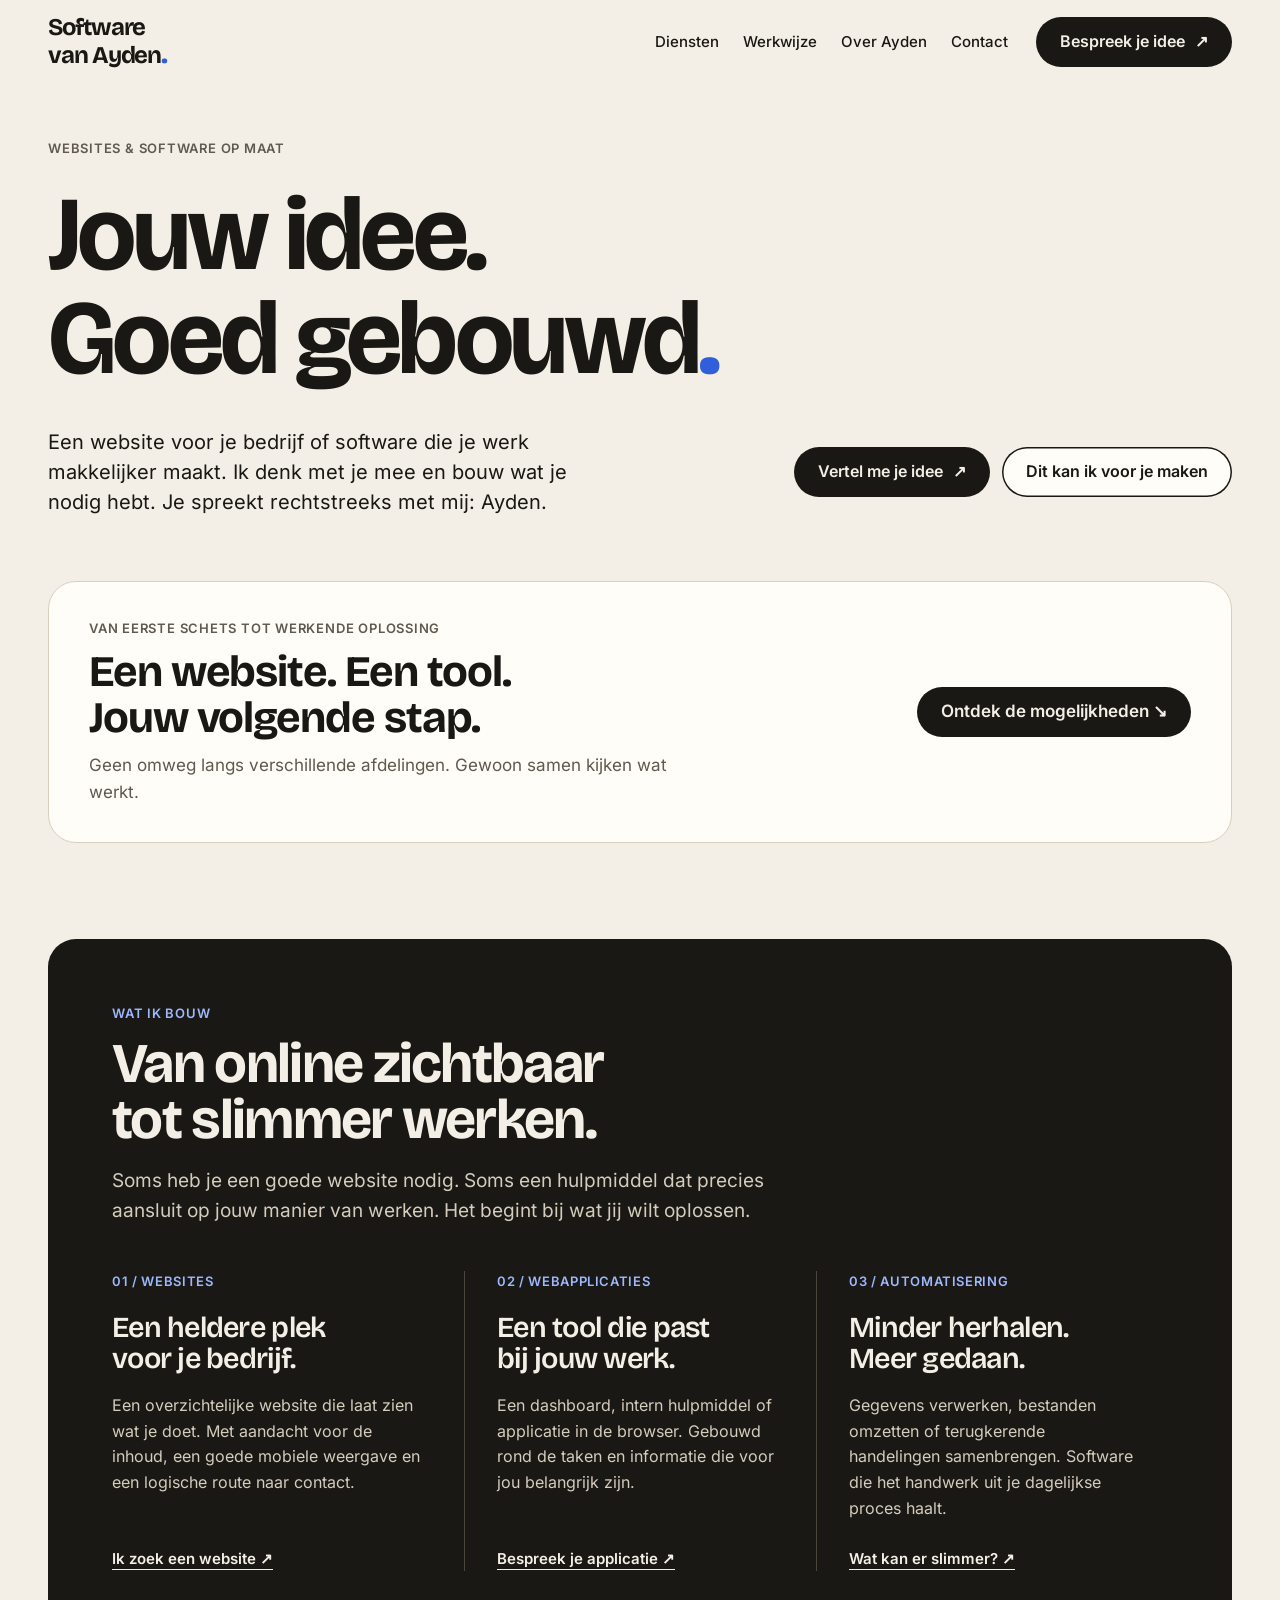
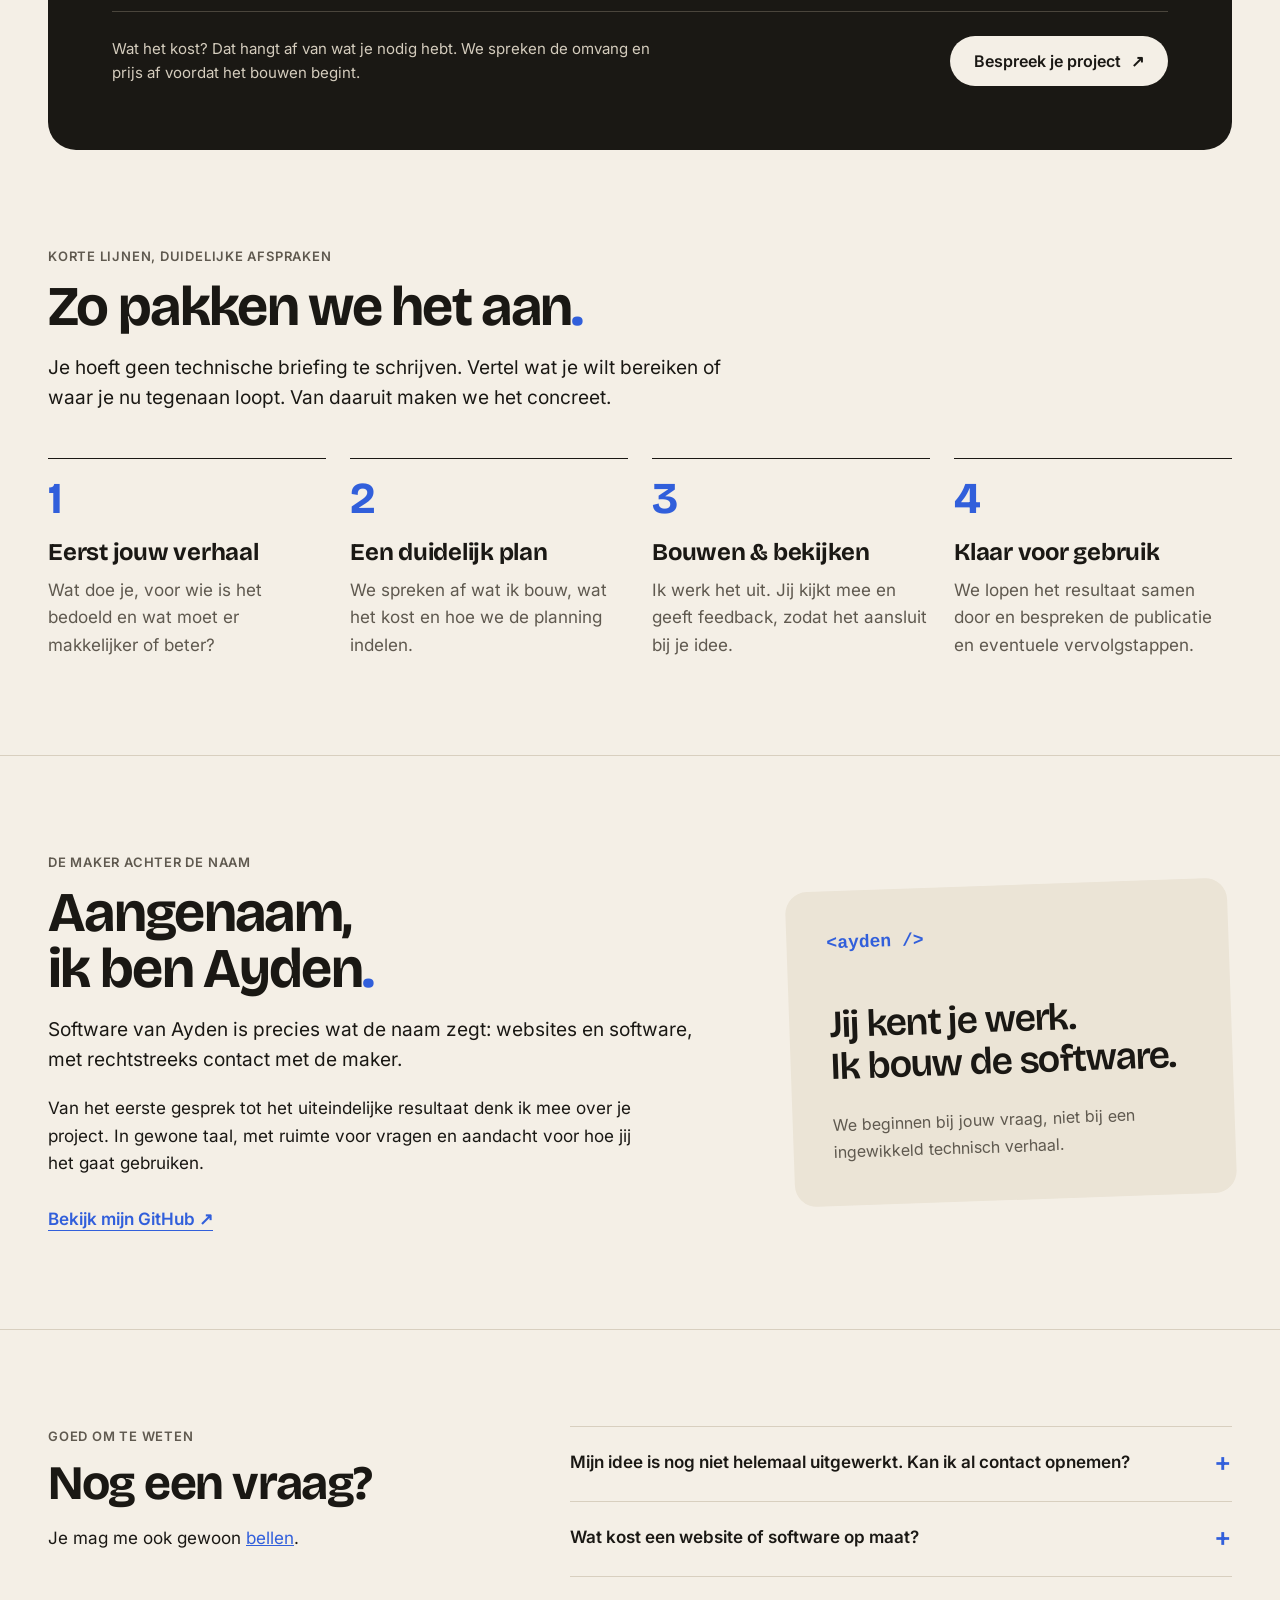
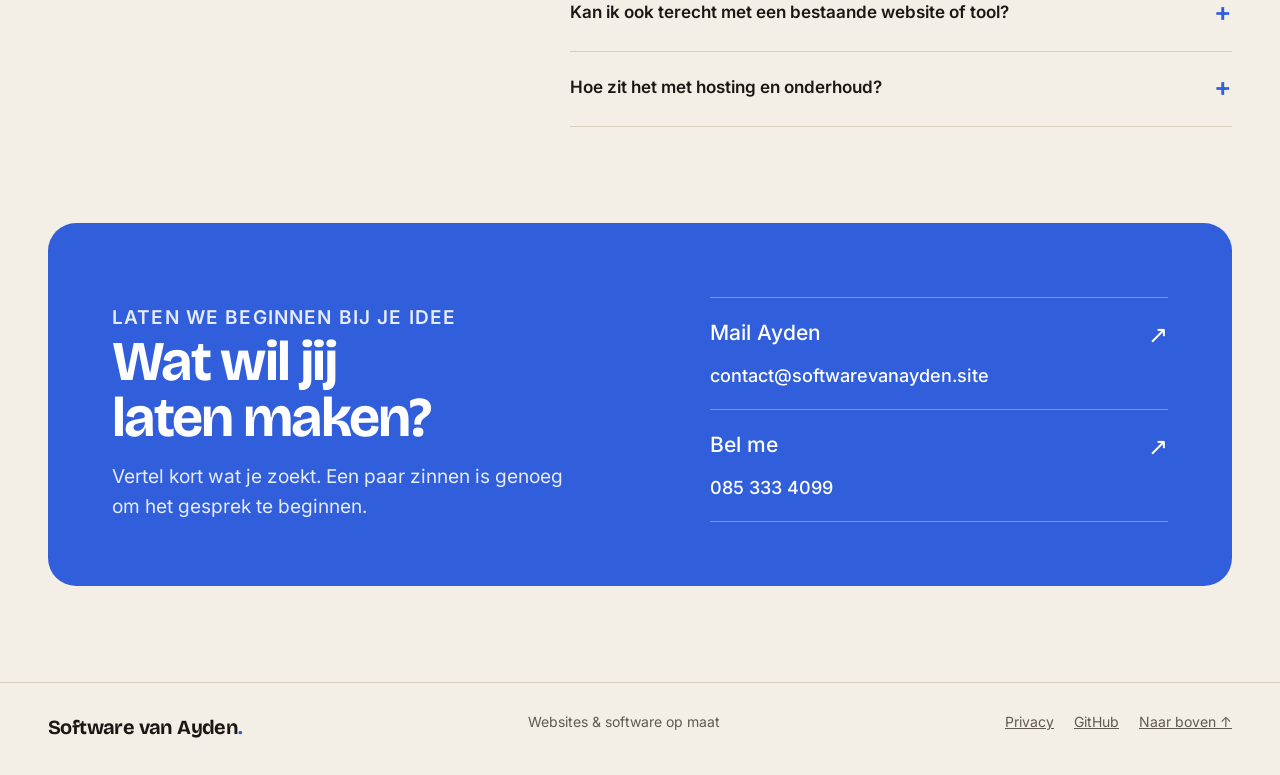
==== index.html @ 28a1c155 "Build Software van Ayden website" ====
<!doctype html>
<html lang="nl">
<head>
  <meta charset="utf-8">
  <meta name="viewport" content="width=device-width,initial-scale=1">
  <title>Software van Ayden — Websites en software op maat</title>
  <meta name="description" content="Een overzichtelijke website, handige webapplicatie of minder handwerk? Software van Ayden bouwt websites en software op maat. Rechtstreeks contact met de maker.">
  <meta name="theme-color" content="#f4efe6">
  <link rel="canonical" href="https://softwarevanayden.site/">
  <meta property="og:type" content="website">
  <meta property="og:title" content="Software van Ayden — Websites en software op maat">
  <meta property="og:description" content="Van een eerste idee naar een website of tool die voor je werkt. Rechtstreeks contact met Ayden.">
  <meta property="og:locale" content="nl_NL">
  <meta property="og:site_name" content="Software van Ayden">
  <meta property="og:url" content="https://softwarevanayden.site/">
  <link rel="icon" href="assets/favicon.svg" type="image/svg+xml">
  <link rel="preload" href="assets/fonts/bricolage-grotesque-latin.woff2" as="font" type="font/woff2" crossorigin>
  <link rel="preload" href="assets/fonts/inter-latin.woff2" as="font" type="font/woff2" crossorigin>
  <link rel="stylesheet" href="styles.css">
  <script src="script.js" defer></script>
  <script type="application/ld+json">{"@context":"https://schema.org","@type":"ProfessionalService","name":"Software van Ayden","url":"https://softwarevanayden.site/","email":"contact@softwarevanayden.site","telephone":"+31853334099","description":"Websites en software op maat."}</script>
</head>
<body>
<a class="skip" href="#main">Naar de inhoud</a>
<header class="top">
  <div class="wrap">
    <a class="brand" href="#" aria-label="Software van Ayden, naar boven"><span>Software<br>van Ayden<span class="dot">.</span></span></a>
    <nav class="mainnav" aria-label="Hoofdmenu">
      <a href="#diensten">Diensten</a><a href="#werkwijze">Werkwijze</a><a href="#over">Over Ayden</a><a href="#contact">Contact</a>
    </nav>
    <div class="actions"><a class="btn" href="mailto:contact@softwarevanayden.site">Bespreek je idee <span aria-hidden="true">↗</span></a></div>
    <details class="mnav">
      <summary><svg viewBox="0 0 24 24" fill="none" stroke="currentColor" stroke-width="2" aria-hidden="true"><path d="M4 7h16M4 12h16M4 17h16"/></svg>Menu</summary>
      <nav aria-label="Mobiel menu"><ul><li><a href="#diensten">Diensten</a></li><li><a href="#werkwijze">Werkwijze</a></li><li><a href="#over">Over Ayden</a></li><li><a href="#contact">Contact</a></li></ul></nav>
    </details>
  </div>
</header>
<main id="main">
  <section class="hero">
    <div class="wrap">
      <p class="kicker">Websites &amp; software op maat</p>
      <h1>Jouw idee.<br>Goed gebouwd<span class="dot">.</span></h1>
      <div class="row">
        <p class="lead">Een website voor je bedrijf of software die je werk makkelijker maakt. Ik denk met je mee en bouw wat je nodig hebt. Je spreekt rechtstreeks met mij: Ayden.</p>
        <div class="actions"><a class="btn" href="mailto:contact@softwarevanayden.site?subject=Ik%20heb%20een%20idee">Vertel me je idee <span aria-hidden="true">↗</span></a><a class="btn light" href="#diensten">Dit kan ik voor je maken</a></div>
      </div>
    </div>
  </section>
  <section aria-labelledby="maatwerk-titel">
    <div class="wrap">
      <a class="worklink" href="#diensten"><span><span class="kicker">Van eerste schets tot werkende oplossing</span><h2 id="maatwerk-titel" class="t">Een website. Een tool. Jouw volgende stap.</h2><span class="d">Geen omweg langs verschillende afdelingen. Gewoon samen kijken wat werkt.</span></span><span class="go" aria-hidden="true">Ontdek de mogelijkheden ↘</span></a>
    </div>
  </section>
  <section class="blk" id="diensten" aria-labelledby="diensten-titel">
    <div class="wrap">
      <div class="prices">
        <p class="kicker">Wat ik bouw</p>
        <h2 id="diensten-titel">Van online zichtbaar<br>tot slimmer werken.</h2>
        <p class="intro">Soms heb je een goede website nodig. Soms een hulpmiddel dat precies aansluit op jouw manier van werken. Het begint bij wat jij wilt oplossen.</p>
        <ul class="plist services">
          <li><span class="service-number">01 / Websites</span><h3>Een heldere plek<br>voor je bedrijf.</h3><p>Een overzichtelijke website die laat zien wat je doet. Met aandacht voor de inhoud, een goede mobiele weergave en een logische route naar contact.</p><a href="mailto:contact@softwarevanayden.site?subject=Nieuwe%20website">Ik zoek een website <span aria-hidden="true">↗</span></a></li>
          <li><span class="service-number">02 / Webapplicaties</span><h3>Een tool die past<br>bij jouw werk.</h3><p>Een dashboard, intern hulpmiddel of applicatie in de browser. Gebouwd rond de taken en informatie die voor jou belangrijk zijn.</p><a href="mailto:contact@softwarevanayden.site?subject=Webapplicatie%20bespreken">Bespreek je applicatie <span aria-hidden="true">↗</span></a></li>
          <li><span class="service-number">03 / Automatisering</span><h3>Minder herhalen.<br>Meer gedaan.</h3><p>Gegevens verwerken, bestanden omzetten of terugkerende handelingen samenbrengen. Software die het handwerk uit je dagelijkse proces haalt.</p><a href="mailto:contact@softwarevanayden.site?subject=Automatisering%20bespreken">Wat kan er slimmer? <span aria-hidden="true">↗</span></a></li>
        </ul>
        <div class="more"><p>Wat het kost? Dat hangt af van wat je nodig hebt. We spreken de omvang en prijs af voordat het bouwen begint.</p><a class="btn onink" href="#contact">Bespreek je project <span aria-hidden="true">↗</span></a></div>
      </div>
    </div>
  </section>
  <section class="blk" id="werkwijze" aria-labelledby="werkwijze-titel">
    <div class="wrap">
      <p class="kicker">Korte lijnen, duidelijke afspraken</p>
      <h2 id="werkwijze-titel">Zo pakken we het aan<span class="dot">.</span></h2>
      <p class="intro">Je hoeft geen technische briefing te schrijven. Vertel wat je wilt bereiken of waar je nu tegenaan loopt. Van daaruit maken we het concreet.</p>
      <ol class="steps">
        <li><h3>Eerst jouw verhaal</h3><p>Wat doe je, voor wie is het bedoeld en wat moet er makkelijker of beter?</p></li>
        <li><h3>Een duidelijk plan</h3><p>We spreken af wat ik bouw, wat het kost en hoe we de planning indelen.</p></li>
        <li><h3>Bouwen &amp; bekijken</h3><p>Ik werk het uit. Jij kijkt mee en geeft feedback, zodat het aansluit bij je idee.</p></li>
        <li><h3>Klaar voor gebruik</h3><p>We lopen het resultaat samen door en bespreken de publicatie en eventuele vervolgstappen.</p></li>
      </ol>
    </div>
  </section>
  <section class="blk about" id="over" aria-labelledby="over-titel">
    <div class="wrap about-grid">
      <div><p class="kicker">De maker achter de naam</p><h2 id="over-titel">Aangenaam,<br>ik ben Ayden<span class="dot">.</span></h2><p class="intro">Software van Ayden is precies wat de naam zegt: websites en software, met rechtstreeks contact met de maker.</p><p>Van het eerste gesprek tot het uiteindelijke resultaat denk ik mee over je project. In gewone taal, met ruimte voor vragen en aandacht voor hoe jij het gaat gebruiken.</p><a class="textlink" href="https://github.com/AydenBreeyen" target="_blank" rel="noopener noreferrer">Bekijk mijn GitHub <span aria-hidden="true">↗</span></a></div>
      <aside class="about-note" aria-label="Samenwerken met Ayden"><span class="code-mark" aria-hidden="true">&lt;ayden /&gt;</span><p>Jij kent je werk.<br>Ik bouw de software.</p><span>We beginnen bij jouw vraag, niet bij een ingewikkeld technisch verhaal.</span></aside>
    </div>
  </section>
  <section id="vragen" class="blk faq" aria-labelledby="vragen-titel">
    <div class="wrap faq-grid"><div><p class="kicker">Goed om te weten</p><h2 id="vragen-titel">Nog een vraag?</h2><p>Je mag me ook gewoon <a href="tel:+31853334099">bellen</a>.</p></div><div class="questions">
      <details><summary>Mijn idee is nog niet helemaal uitgewerkt. Kan ik al contact opnemen?</summary><p>Ja. Vertel wat je wilt bereiken of welk probleem je wilt oplossen. Dan kijken we samen wat een logische eerste stap is.</p></details>
      <details><summary>Wat kost een website of software op maat?</summary><p>Dat is afhankelijk van de inhoud, functies en omvang. Eerst bespreken we je vraag. Daarna maken we afspraken over de prijs en wat je daarvoor krijgt.</p></details>
      <details><summary>Kan ik ook terecht met een bestaande website of tool?</summary><p>Stuur het adres van je website of leg uit welke software je gebruikt en wat je wilt veranderen. Dan bekijken we wat er mogelijk is.</p></details>
      <details><summary>Hoe zit het met hosting en onderhoud?</summary><p>Dat bespreken we bij het project. Je krijgt vooraf duidelijkheid over de plek waar je website of applicatie draait en over eventuele afspraken voor onderhoud.</p></details>
    </div></div>
  </section>
  <section id="contact" aria-labelledby="contact-titel">
    <div class="wrap"><div class="contact"><div><p class="kicker">Laten we beginnen bij je idee</p><h2 id="contact-titel" class="h2">Wat wil jij<br>laten maken?</h2><p>Vertel kort wat je zoekt. Een paar zinnen is genoeg om het gesprek te beginnen.</p></div><div class="lines"><a class="line" href="mailto:contact@softwarevanayden.site"><span>Mail Ayden <span aria-hidden="true">↗</span></span><span>contact@softwarevanayden.site</span></a><a class="line" href="tel:+31853334099"><span>Bel me <span aria-hidden="true">↗</span></span><span>085 333 4099</span></a></div></div></div>
  </section>
</main>
<footer><div class="wrap"><span class="footer-brand">Software van Ayden<span class="dot">.</span></span><span>Websites &amp; software op maat</span><nav class="links" aria-label="Voettekst"><a href="privacy.html">Privacy</a><a href="https://github.com/AydenBreeyen/softwarevanayden">GitHub</a><a href="#">Naar boven ↑</a></nav></div></footer>
<div class="mobilebar"><a class="btn" href="mailto:contact@softwarevanayden.site">Mail je idee <span aria-hidden="true">↗</span></a><a class="btn light" href="tel:+31853334099">Bel Ayden</a></div>
</body>
</html>
---- styles.css ----
/* Software van Ayden — op verzoek gebaseerd op de vormgeving van larce.nl.
   Crème papier, Bricolage/Inter, blauwe accenten en donkere dienstensectie. */
/* Fonts zelf gehost (SIL Open Font License), geen verzoeken naar Google;
   gewichtsas ingeperkt tot wat de site gebruikt (Bricolage 500-700, Inter 400-700) */
@font-face{font-family:"Bricolage Grotesque";font-style:normal;font-weight:500 700;font-display:swap;src:url(assets/fonts/bricolage-grotesque-latin.woff2) format("woff2")}
@font-face{font-family:"Inter";font-style:normal;font-weight:400 700;font-display:swap;src:url(assets/fonts/inter-latin.woff2) format("woff2")}
:root{
  --paper:#f4efe6;--paper-2:#ebe4d6;--card:#fffdf8;--ink:#1a1814;--ink-2:#2b2822;--muted:#5f594f;--line:#d8cfbf;
  --on-ink:#f4efe6;--on-ink-muted:#d4ccbd;--on-ink-line:#4a453c;
  /* merkkleur = kleur van de stip in het Larce-logo (#315FDB); de lichte tinten zijn alleen vlakken */
  --accent:#315fdb;--accent-ink:#315fdb;--accent-light:#9db8ff;--accent-soft:#dde5fa;--accent-line:#b8c6ef;
  --display:"Bricolage Grotesque","Segoe UI",Arial,sans-serif;--body:Inter,"Segoe UI",Arial,sans-serif;
  --max:1240px;--gutter:28px;--radius:18px;--radius-lg:28px
}
*{box-sizing:border-box}
html{scroll-behavior:smooth;scroll-padding-top:24px}
@media (prefers-reduced-motion:reduce){html{scroll-behavior:auto}}
body{margin:0;background:var(--paper);color:var(--ink);font:400 17px/1.6 var(--body);-webkit-font-smoothing:antialiased}
img{max-width:100%;height:auto;display:block}
/* koppen evenwichtig afbreken: geen los woord op de laatste regel */
h1,h2,h3{text-wrap:balance}
a{color:var(--accent-ink)}
:focus-visible{outline:3px solid var(--accent);outline-offset:3px;border-radius:4px}
/* hover-overgangen: 0,25 s fade */
a,.btn,.worklink,.worklink .go,.mnav summary,.mnav a{transition:color .25s ease,background-color .25s ease,border-color .25s ease,box-shadow .25s ease,text-decoration-color .25s ease,transform .1s ease}
.sr-only{position:absolute;width:1px;height:1px;margin:-1px;overflow:hidden;clip:rect(0 0 0 0);white-space:nowrap;border:0}
.skip{position:absolute;left:16px;top:-60px;background:var(--ink);color:var(--paper);padding:10px 16px;border-radius:8px;z-index:10}
.skip:focus{top:16px}
.wrap{max-width:var(--max);margin:0 auto;padding:0 var(--gutter)}
.logo{display:block;width:112px;height:auto}

/* knoppen */
.btn{display:inline-flex;align-items:center;justify-content:center;gap:10px;min-height:50px;padding:0 24px;border-radius:999px;background:var(--ink);color:var(--paper);font:600 16px/1.2 var(--body);text-decoration:none;border:0;cursor:pointer}
.btn svg{width:18px;height:18px;flex:none}
.btn.light{background:var(--card);color:var(--ink);box-shadow:inset 0 0 0 1.5px var(--ink)}
.btn.onink{background:var(--paper);color:var(--ink)}

/* header */
header.top .wrap{display:flex;align-items:center;gap:28px;min-height:84px}
.top .mainnav{display:flex;gap:26px;margin-left:auto;font-weight:500;font-size:15px}
.top .mainnav a{color:var(--ink);text-decoration:none}
.top .actions{display:flex;gap:10px}

/* hero */
.hero{padding:40px 0 64px}
.hero h1{font-family:var(--display);font-weight:700;font-size:clamp(40px,7.4vw,104px);line-height:.95;letter-spacing:-.035em;margin:0;max-width:13ch;overflow-wrap:break-word}
.dot{color:var(--accent)}
.hero .row{display:grid;grid-template-columns:minmax(0,6fr) minmax(0,5fr);gap:48px;margin-top:36px;align-items:end}
.hero .lead{font-size:20px;line-height:1.5;margin:0;max-width:44ch}
.hero .actions{display:flex;gap:12px;flex-wrap:wrap;justify-content:flex-end}

/* secties */
section.blk{padding:96px 0}
.blk h2,.h2{font-family:var(--display);font-weight:700;font-size:clamp(32px,4.4vw,56px);line-height:1;letter-spacing:-.03em;margin:0 0 18px}
.intro{max-width:58ch;font-size:19px;margin:0 0 44px}
.kicker{font-size:13px;font-weight:600;letter-spacing:.06em;text-transform:uppercase;color:var(--muted);margin:0 0 12px}

/* werk */
.showcase{display:grid;grid-template-columns:minmax(0,7fr) minmax(0,5fr);grid-template-rows:auto auto;gap:24px}
.project{background:var(--card);border-radius:var(--radius);overflow:hidden;border:1px solid var(--line);display:flex;flex-direction:column}
.project.big{grid-row:span 2}
.shot{position:relative;background:var(--paper-2);border-bottom:1px solid var(--line);overflow:hidden}
.shot > img.desk{width:100%;aspect-ratio:16/10;object-fit:cover;object-position:top}
.project:not(.big) .shot > img.desk{aspect-ratio:16/8.5}
.project.big .shot{padding:28px 28px 0}
.project.big .shot > img.desk{border-radius:10px 10px 0 0;box-shadow:0 0 0 1px var(--line)}
@media (min-width:901px){
  .project.big .shot{flex:1 1 auto;display:flex;flex-direction:column}
  .project.big .shot > img.desk{flex:1 1 auto;height:0;min-height:100%;aspect-ratio:auto}
}
.phone{position:absolute;right:28px;bottom:-40px;width:24%;border-radius:18px;border:6px solid var(--ink);box-shadow:0 10px 30px rgba(26,24,20,.25);aspect-ratio:9/17;object-fit:cover;object-position:top}
.project .info{padding:22px 24px 24px;display:flex;flex-direction:column;gap:6px}
.project .kind{font-size:13px;font-weight:600;letter-spacing:.06em;text-transform:uppercase;color:var(--muted)}
.project h3{font-family:var(--display);font-weight:700;font-size:28px;letter-spacing:-.02em;line-height:1.1;margin:0}
.project.big h3{font-size:36px}
.project p{margin:0}
.project a{font-weight:600}

/* link naar het werk op web.larce.nl */
.worklink{display:flex;align-items:center;justify-content:space-between;gap:32px;padding:36px 40px;background:var(--card);border:1px solid var(--line);border-radius:var(--radius-lg);color:var(--ink);text-decoration:none}
.worklink .kicker{display:block}
.worklink .t{display:block;font-family:var(--display);font-weight:700;font-size:clamp(28px,3.4vw,44px);line-height:1.05;letter-spacing:-.025em;margin:0}
.worklink .d{display:block;margin-top:10px;color:var(--muted);max-width:56ch}
.worklink .go{flex:none;display:inline-flex;align-items:center;gap:10px;min-height:50px;padding:0 24px;border-radius:999px;background:var(--ink);color:var(--paper);font-weight:600}
.worklink .go svg{width:18px;height:18px}

/* prijzen */
.prices{background:var(--ink);color:var(--on-ink);border-radius:var(--radius-lg);padding:64px}
.prices .intro{color:var(--on-ink-muted)}
.prices :focus-visible{outline-color:var(--accent-light)}
.plist{display:grid;grid-template-columns:repeat(3,minmax(0,1fr));gap:0;margin:0;padding:0;list-style:none}
.plist > li{padding:0 32px 0 0}
.plist > li + li{padding-left:32px;border-left:1px solid var(--on-ink-line)}
.amt{display:block;font-family:var(--display);font-weight:700;font-size:56px;letter-spacing:-.03em;line-height:1;font-variant-numeric:tabular-nums}
.amt small{font-size:20px;font-weight:500;letter-spacing:0}
.vat{display:block;font-family:var(--body);font-size:13px;line-height:1.4;font-weight:500;color:var(--on-ink-muted);margin-top:4px}
.care .vat{margin:3px 0 8px}
.atiers .vat{color:var(--muted);margin:6px 0 10px}
.plist h3{font-size:19px;margin:14px 0 6px;font-weight:600}
.plist p{margin:0;color:var(--on-ink-muted);font-size:16px}
.care{margin-top:48px;padding-top:32px;border-top:1px solid var(--on-ink-line)}
.care h3{font-size:13px;font-weight:600;letter-spacing:.06em;text-transform:uppercase;color:var(--on-ink-muted);margin:0 0 18px}
.care ul{list-style:none;margin:0;padding:0;display:grid;grid-template-columns:repeat(3,minmax(0,1fr));gap:16px}
.care li{border:1px solid var(--on-ink-line);border-radius:14px;padding:18px 20px}
.care b{display:block;font-weight:600}
.care .p{font-family:var(--display);font-weight:700;font-size:30px;letter-spacing:-.02em;font-variant-numeric:tabular-nums}
.care .p small{font-family:var(--body);font-size:15px;font-weight:500;color:var(--on-ink-muted)}
.care span.d{display:block;color:var(--on-ink-muted);font-size:15px}
.fine{font-size:14px;color:var(--on-ink-muted);margin:16px 0 0;max-width:80ch}
.more{display:flex;justify-content:space-between;align-items:center;gap:24px;flex-wrap:wrap;margin:40px 0 0;padding-top:24px;border-top:1px solid var(--on-ink-line)}
.more p{margin:0;color:var(--on-ink-muted);font-size:15px;max-width:60ch}

/* audit */
.audit{display:grid;grid-template-columns:minmax(0,5fr) minmax(0,6fr);gap:56px;align-items:start}
.audit .panel{background:var(--accent-soft);border-radius:22px;padding:40px}
.audit .panel ol{margin:0;padding:0 0 0 22px;display:grid;gap:12px}
.audit .panel li::marker{font-weight:700;color:var(--accent-ink)}
.atiers{list-style:none;margin:28px 0 0;padding:22px 0 0;border-top:1px solid var(--accent-line);display:grid;grid-template-columns:repeat(3,minmax(0,1fr));gap:16px}
.atiers b{display:block;font-weight:600;font-size:15px}
.atiers .p{font-family:var(--display);font-size:30px;font-weight:700;letter-spacing:-.02em}
.atiers span.d{display:block;color:var(--muted);font-size:14px;line-height:1.45}
.audit .cta{display:flex;gap:12px;flex-wrap:wrap;margin-top:28px}
.scope{font-size:14px;color:var(--muted);margin:22px 0 0}

/* werkwijze */
.steps{list-style:none;margin:0;padding:0;display:grid;grid-template-columns:repeat(4,minmax(0,1fr));gap:24px;counter-reset:s}
.steps li{counter-increment:s;border-top:1.5px solid var(--ink);padding-top:18px}
.steps li::before{content:counter(s);display:block;font-family:var(--display);font-weight:700;font-size:44px;line-height:1;color:var(--accent);margin-bottom:12px}
.steps h3{font-family:var(--display);font-size:24px;margin:0 0 6px;font-weight:700;letter-spacing:-.01em}
.steps p{margin:0;color:var(--muted)}

/* mensen */
.people{display:grid;grid-template-columns:repeat(2,minmax(0,1fr));gap:24px;max-width:860px}
.person{display:flex;gap:20px;align-items:center;background:var(--card);border:1px solid var(--line);border-radius:var(--radius);padding:20px}
.person .face{flex:none;width:96px;height:96px;border-radius:50%;background:#1E293B;display:block;object-fit:cover}
.person h3{font-family:var(--display);font-size:24px;margin:0;font-weight:700}
.person p{margin:2px 0 0;color:var(--muted);font-size:15px}

/* contact */
.contact{background:var(--accent);color:#fff;border-radius:var(--radius-lg);padding:64px;display:grid;grid-template-columns:minmax(0,6fr) minmax(0,5fr);gap:48px;align-items:end}
.contact h2{color:#fff;margin:0}
.contact p{margin:16px 0 0;font-size:19px;color:#e6ecfd;max-width:40ch}
.contact .lines{display:grid}
.contact a.line{display:flex;justify-content:space-between;align-items:center;gap:16px;padding:18px 0;border-bottom:1px solid rgba(255,255,255,.35);color:#fff;text-decoration:underline;text-decoration-color:transparent;text-underline-offset:5px;font-size:20px;font-weight:500}
.contact a.line:first-child{border-top:1px solid rgba(255,255,255,.35)}
.contact a.line span:last-child{font-size:16px;opacity:.9}
.contact a.line:focus-visible{outline-color:#fff}

footer{border-top:1px solid var(--line);padding:28px 0 32px;font-size:14px;color:var(--muted);margin-top:96px}
footer .wrap{display:flex;justify-content:space-between;gap:20px;flex-wrap:wrap}
footer a{color:var(--muted)}
footer .links{display:flex;gap:20px;flex-wrap:wrap}
footer a[aria-current]{color:var(--ink);text-decoration:none}

/* privacyverklaring en voorwaarden */
.top .actions.push{margin-left:auto}
.legal{padding:24px 0 0}
.legal .doc{max-width:720px}
.legal h1{font-family:var(--display);font-weight:700;font-size:clamp(36px,5.6vw,72px);line-height:1;letter-spacing:-.035em;margin:0 0 18px}
.legal .meta{color:var(--muted);font-size:15px;margin:0 0 16px}
.legal h2{font-family:var(--display);font-weight:700;font-size:26px;line-height:1.15;letter-spacing:-.015em;margin:44px 0 10px}
.legal p{margin:0 0 14px}
.legal ul{margin:0 0 14px;padding-left:22px;display:grid;gap:8px}
.legal li::marker{color:var(--accent)}
.legal .back{margin-top:48px;padding-top:20px;border-top:1px solid var(--line);font-weight:600}
.mobilebar{display:none}

/* mobiel menu */
.mnav{display:none;position:relative}
.mnav summary{list-style:none;display:inline-flex;align-items:center;gap:8px;min-height:44px;padding:0 16px;border-radius:999px;box-shadow:inset 0 0 0 1.5px var(--ink);font-weight:600;font-size:15px;cursor:pointer;background:var(--card)}
.mnav summary::-webkit-details-marker{display:none}
.mnav summary svg{width:18px;height:18px}
.mnav[open] summary{background:var(--ink);color:var(--paper)}
.mnav ul{position:absolute;right:0;top:calc(100% + 8px);z-index:6;list-style:none;margin:0;padding:8px;min-width:210px;background:var(--card);border:1px solid var(--line);border-radius:14px;box-shadow:0 12px 30px rgba(26,24,20,.15)}
.mnav a{display:block;padding:12px 14px;border-radius:8px;color:var(--ink);text-decoration:none;font-weight:500}

/* hover alleen op apparaten met een muis: op touchscreens blijft :hover na een tik hangen.
   Alles verloopt naar de merkkleur; de tweede knop wordt bij hover dus niet zwart (dan lijkt hij op de eerste) */
@media (hover:hover){
  a:hover{color:var(--ink)}
  .btn:hover{background:var(--accent);color:#fff}
  .btn.light:hover{background:var(--accent-soft);color:var(--ink);box-shadow:inset 0 0 0 1.5px var(--accent)}
  .btn.onink:hover{background:var(--accent-light);color:var(--ink)}
  .top .mainnav a:hover{color:var(--accent-ink)}
  .mnav summary:hover{background:var(--accent-soft);box-shadow:inset 0 0 0 1.5px var(--accent)}
  .mnav[open] summary:hover{background:var(--ink);box-shadow:inset 0 0 0 1.5px var(--ink)}
  .mnav a:hover{background:var(--accent-soft)}
  .contact a.line:hover{color:#fff;text-decoration-color:currentColor}
  footer a:hover{color:var(--ink)}
  .worklink:hover{border-color:var(--ink)}
  .worklink:hover .go{background:var(--accent);color:#fff}
}
.btn:active{transform:translateY(1px)}

/* animaties: alleen kleur, transform en opacity (geen layout), en niets bij 'minder beweging' */
@media (prefers-reduced-motion:no-preference){
  .mnav[open] ul{animation:menu-in .2s ease-out}
  /* rustig inschuiven bij het scrollen; zonder JavaScript, browsers zonder ondersteuning tonen alles direct */
  @supports (animation-timeline:view()){
    .worklink,.prices,.audit .panel,.steps li,.contact{animation:reveal linear both;animation-timeline:view();animation-range:entry 0% entry 240px}
  }
}
@media (prefers-reduced-motion:reduce){.btn:active{transform:none}}
@keyframes menu-in{from{opacity:0;transform:translateY(-6px)}}
@keyframes reveal{from{opacity:0;transform:translateY(24px)}}

@media (max-width:1100px){
  .top .mainnav{gap:18px}
  .top .actions .btn.light{display:none}
  .atiers{grid-template-columns:minmax(0,1fr)}
}

@media (max-width:900px){
  :root{--gutter:20px}
  html{scroll-padding-bottom:96px}
  .top .mainnav,.top .actions{display:none}
  .mnav{display:block;margin-left:auto}
  .hero{padding:16px 0 40px}
  .hero .row{grid-template-columns:minmax(0,1fr);gap:24px}
  .hero .actions{justify-content:flex-start}
  .showcase{grid-template-columns:minmax(0,1fr)}
  .project.big{grid-row:auto}
  .project.big h3{font-size:30px}
  .project.big .shot{padding:16px 16px 0}
  .phone{right:16px;width:28%;border-width:4px;border-radius:12px;bottom:-24px}
  section.blk{padding:64px 0}
  .prices,.contact{padding:36px 24px;border-radius:20px}
  .plist{grid-template-columns:minmax(0,1fr);gap:28px}
  .plist > li,.plist > li + li{padding:0;border-left:0}
  .plist > li + li{padding-top:28px;border-top:1px solid var(--on-ink-line)}
  .amt{font-size:46px}
  .care ul{grid-template-columns:minmax(0,1fr)}
  .audit{grid-template-columns:minmax(0,1fr);gap:28px}
  .audit .panel{padding:28px 22px}
  .steps{grid-template-columns:repeat(2,minmax(0,1fr));row-gap:32px}
  .people{grid-template-columns:minmax(0,1fr)}
  .worklink{flex-direction:column;align-items:flex-start;gap:20px;padding:28px 22px;border-radius:20px}
  .contact{grid-template-columns:minmax(0,1fr);gap:28px}
  footer{margin-top:64px}
  body{padding-bottom:calc(76px + env(safe-area-inset-bottom))}
  .mobilebar{display:flex;gap:10px;position:fixed;left:0;right:0;bottom:0;z-index:5;padding:12px 16px calc(12px + env(safe-area-inset-bottom));background:var(--paper);border-top:1px solid var(--line)}
  .mobilebar .btn{flex:1;min-height:50px;padding:0 12px}
  .mobilebar .btn.wa{flex:1.4}
}
@media (max-width:420px){.steps{grid-template-columns:minmax(0,1fr)}.more .btn{width:100%}}

/* Eigen merk en inhoud: één site, rechtstreeks contact met de maker. */
.brand{flex:none;color:var(--ink);text-decoration:none;font-family:var(--display);font-size:24px;line-height:.95;font-weight:700;letter-spacing:-.045em;display:inline-flex;align-items:center;min-height:64px}
.brand .dot{font-size:1.25em}
.top .mainnav{gap:24px}
.top .actions{flex:none}
.hero{padding-top:54px}
.hero h1{max-width:16ch;font-size:clamp(46px,8.2vw,112px);line-height:.99}
.hero .kicker{margin-bottom:24px}
.hero .row{align-items:center}
.services h3{font-family:var(--display);font-size:29px;font-weight:600;line-height:1.1;letter-spacing:-.025em;margin:20px 0 18px}
.service-number{color:var(--accent-light);font-size:13px;font-weight:600;text-transform:uppercase;letter-spacing:.05em}
.prices .kicker{color:var(--accent-light)}
.services li{display:flex;flex-direction:column;align-items:flex-start}
.services p{margin-bottom:26px}
.services a{margin-top:auto;color:var(--on-ink);font-size:15px;font-weight:600;text-underline-offset:5px}
#werkwijze{padding-top:0}
.about{border-top:1px solid var(--line);border-bottom:1px solid var(--line)}
.about-grid{display:grid;grid-template-columns:minmax(0,6fr) minmax(0,4fr);gap:80px;align-items:center}
.about .intro{margin-bottom:20px}
.about p:not(.kicker){max-width:54ch}
.textlink{display:inline-block;margin-top:12px;font-weight:600;text-underline-offset:5px}
.about-note{padding:40px;background:var(--paper-2);border-radius:22px;transform:rotate(-2deg)}
.about-note .code-mark{display:block;font:600 18px/1.4 ui-monospace,monospace;color:var(--accent);margin-bottom:48px}
.about-note p{font:600 clamp(28px,3vw,38px)/1.1 var(--display);letter-spacing:-.03em;margin:0 0 24px}
.about-note>span:last-child{color:var(--muted);font-size:16px}
.faq-grid{display:grid;grid-template-columns:minmax(0,4fr) minmax(0,6fr);gap:80px}
.faq h2{font-size:clamp(32px,4vw,48px)}
.questions details{border-top:1px solid var(--line);padding:22px 0}
.questions details:last-child{border-bottom:1px solid var(--line)}
.questions summary{list-style:none;cursor:pointer;display:flex;align-items:start;justify-content:space-between;gap:24px;font-weight:600;min-height:30px}
.questions summary::-webkit-details-marker{display:none}
.questions summary::after{content:'+';color:var(--accent);font-size:26px;line-height:1;flex:none}
.questions details[open] summary::after{content:'−'}
.questions p{color:var(--muted);margin:16px 28px 0 0}
.contact .kicker{color:#e6ecfd}
.contact a.line{flex-direction:column;align-items:flex-start;gap:8px}
.contact a.line span:last-child{font-size:clamp(14px,1.45vw,18px);opacity:1;overflow-wrap:anywhere}
.contact a.line>span:first-child{display:flex;width:100%;justify-content:space-between;font-size:21px}
.contact a.line>span:first-child>span{font-size:24px}
.footer-brand{font-family:var(--display);font-weight:700;font-size:20px;letter-spacing:-.03em;color:var(--ink)}
.back-home{margin-left:auto}
/* De inhoud blijft zichtbaar zonder scrollanimaties. */
.worklink,.prices,.audit .panel,.steps li,.contact{animation:none}
@media (hover:hover){.brand:hover,.textlink:hover{color:var(--accent)}.services a:hover{color:var(--accent-light)}}
@media (max-width:1100px){.top .actions{display:none}}
@media (max-width:900px){
  .hero{padding-top:24px}.hero h1{font-size:clamp(46px,10vw,84px)}
  .hero .kicker{font-size:11px;letter-spacing:.04em;margin-bottom:20px}
  .hero .row{margin-top:28px}.hero .lead{font-size:18px}
  .about-grid,.faq-grid{grid-template-columns:minmax(0,1fr);gap:36px}
  .about-note{transform:none;max-width:560px}
  .about-note .code-mark{margin-bottom:32px}
  .services h3{font-size:29px}
  .services p{max-width:58ch}.services a{margin-top:0}
  .contact a.line span:last-child{font-size:16px}
  footer .wrap{flex-direction:column;gap:14px}
}
@media (max-width:420px){
  .brand{font-size:22px}.hero .actions{flex-direction:column;align-items:stretch}
  .hero .actions .btn{padding:0 16px}.worklink .go{font-size:14px;padding:0 18px}
  .about-note{padding:28px}.back-home{font-size:13px;padding:0 14px}
}
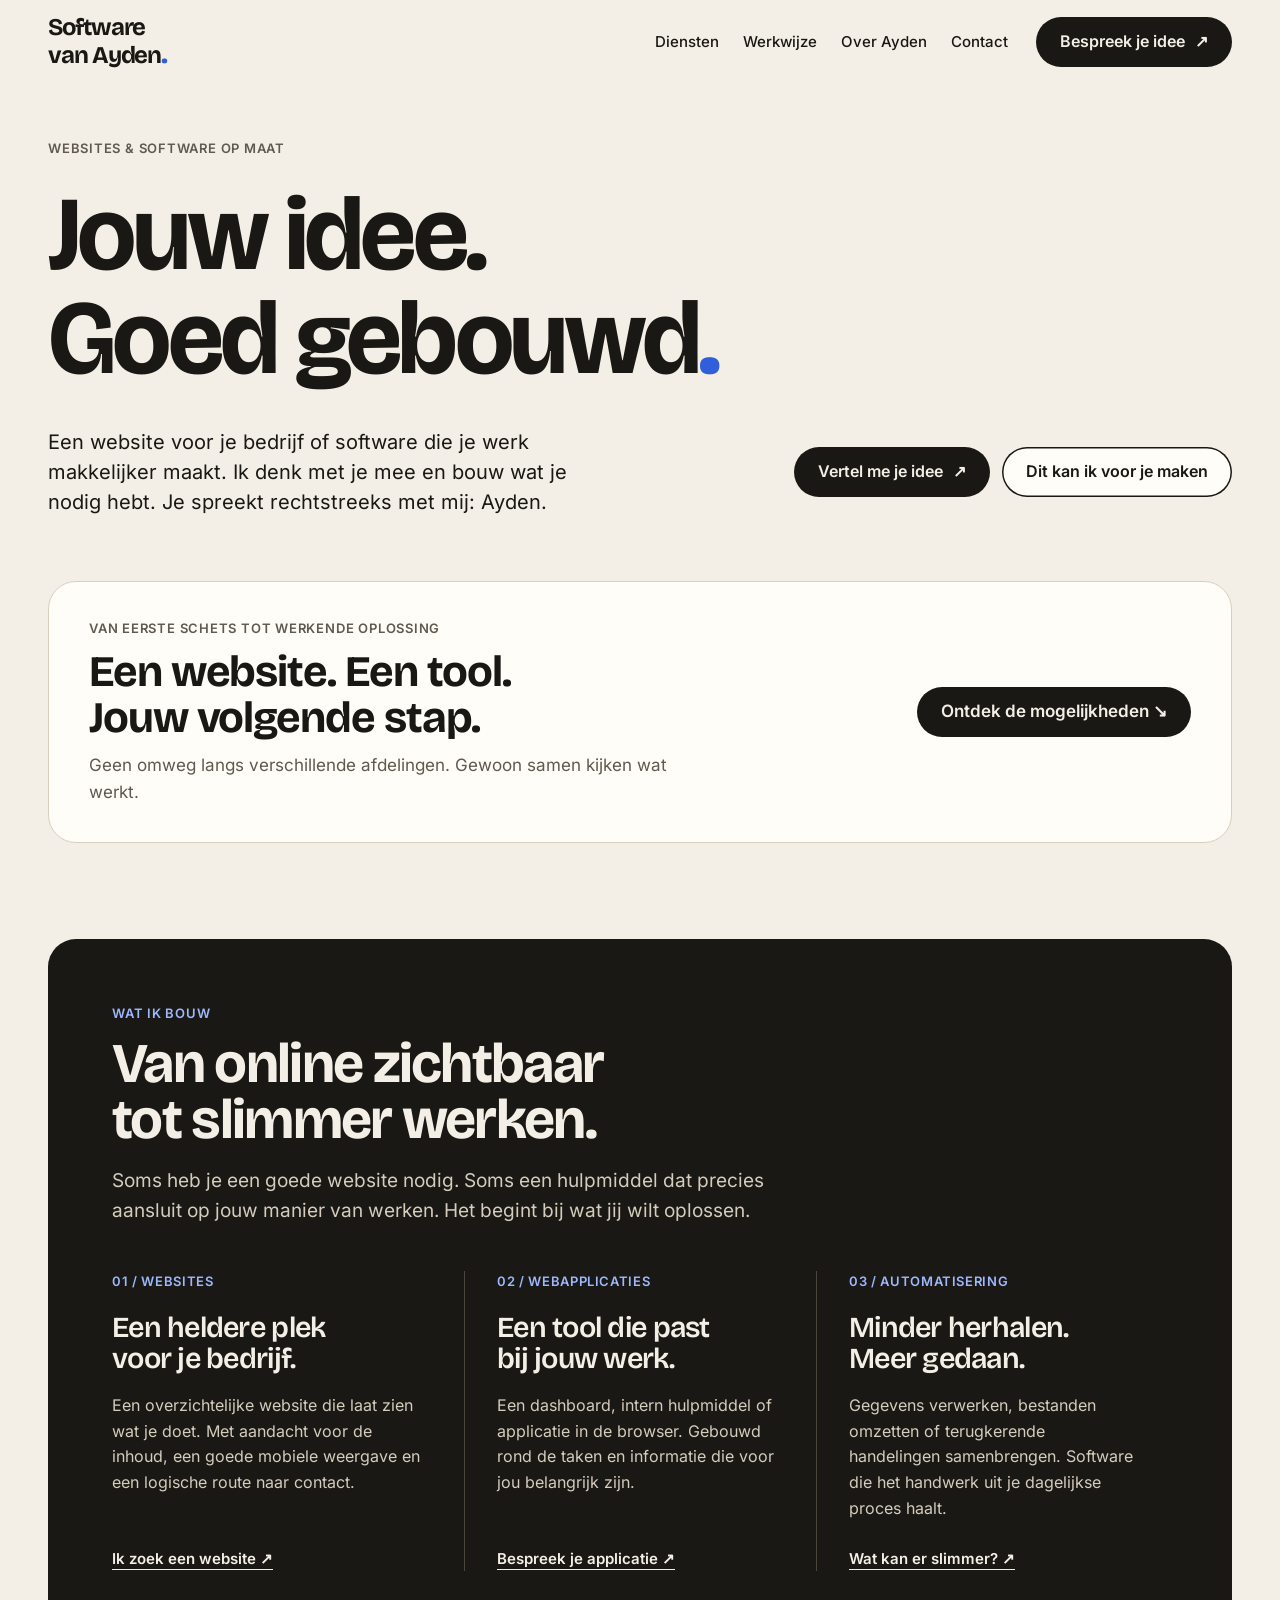
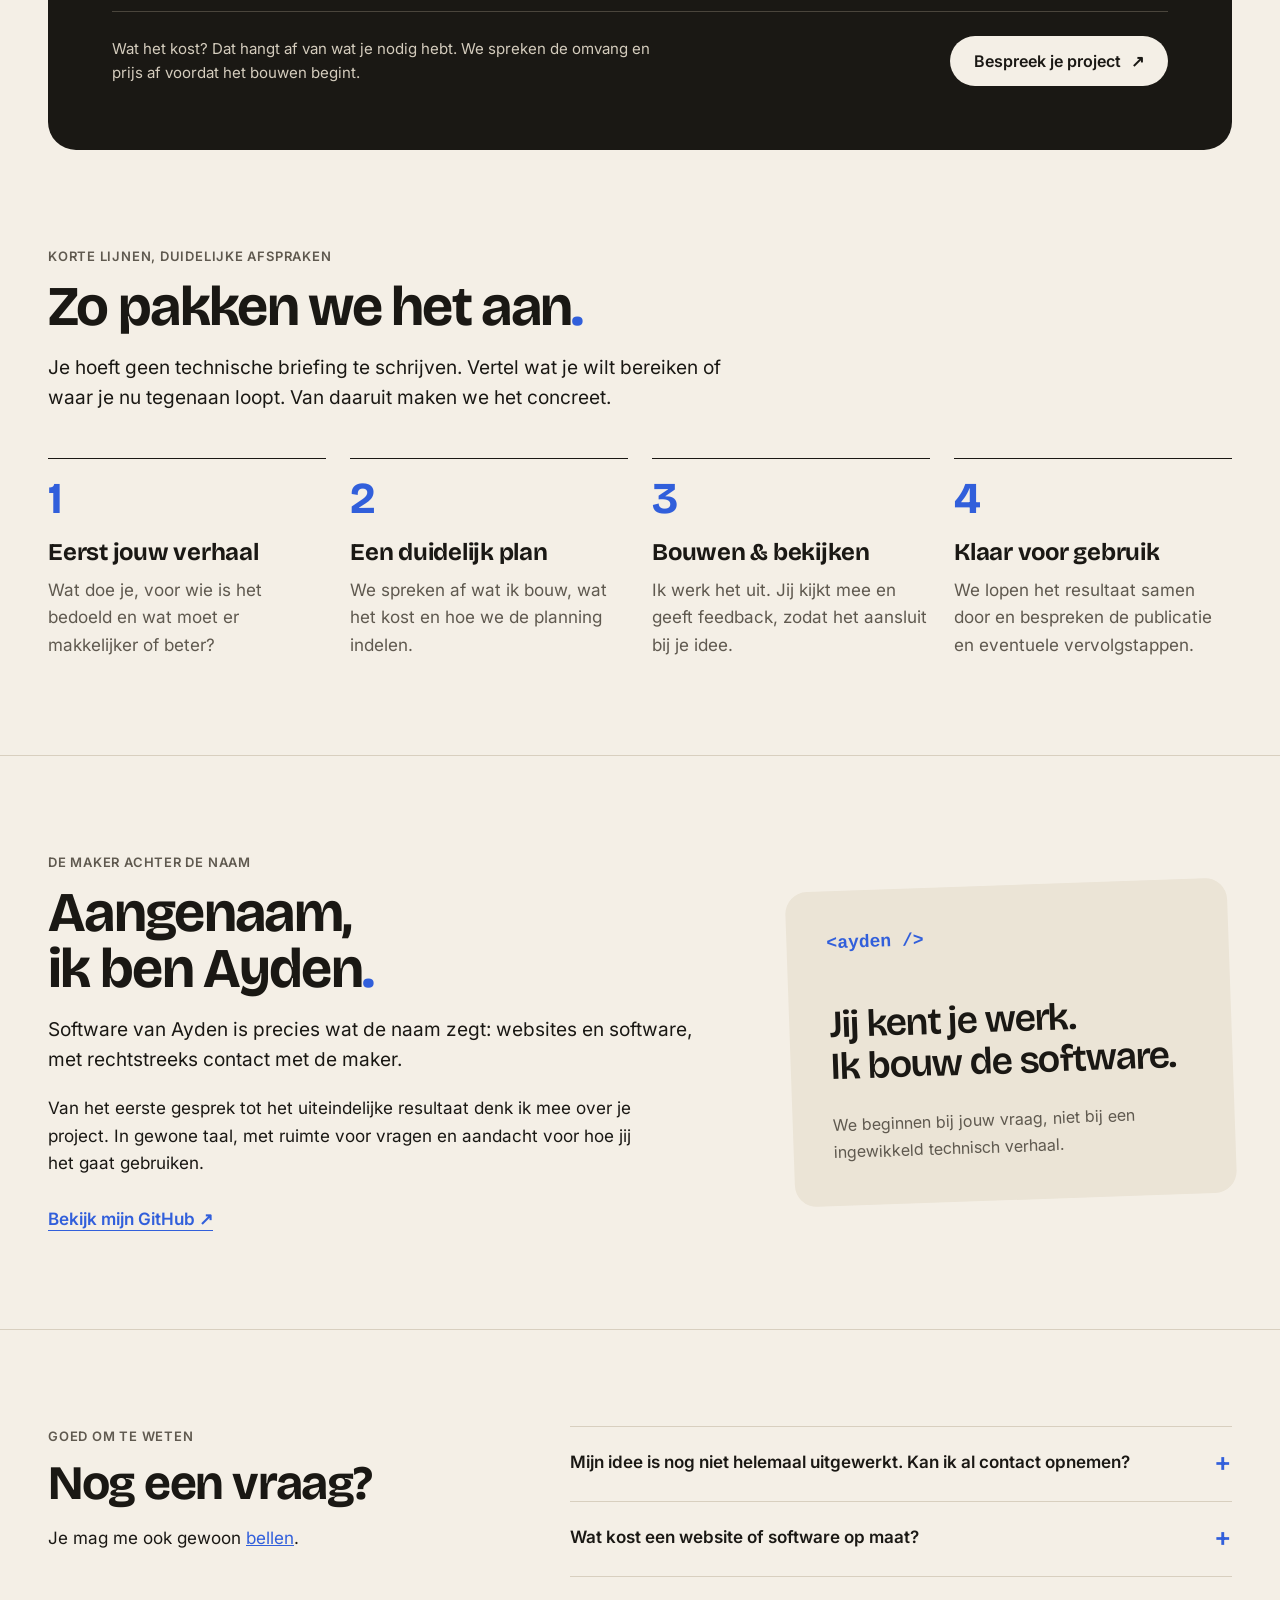
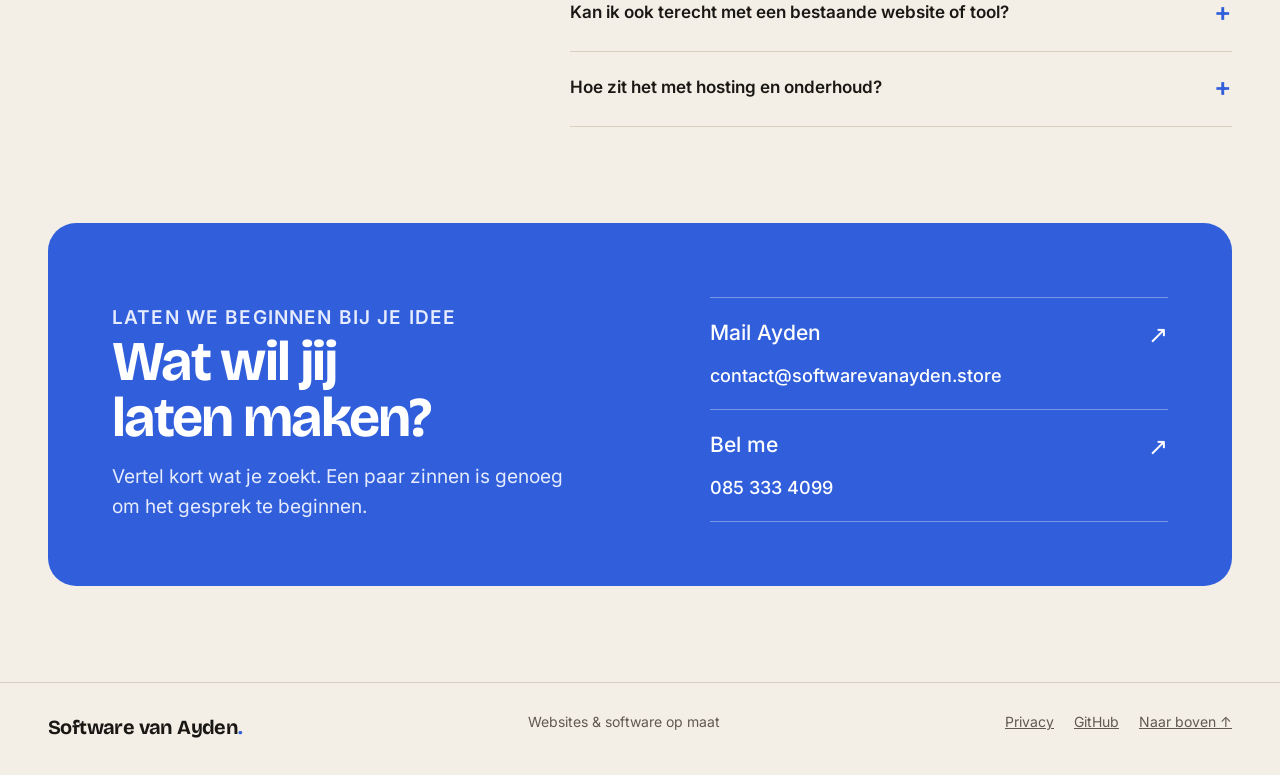
==== commit 4eaab31d: "Correct domain and contact email to softwarevanayden.store" ====
--- a/index.html
+++ b/index.html
@@ -6,19 +6,19 @@
   <title>Software van Ayden — Websites en software op maat</title>
   <meta name="description" content="Een overzichtelijke website, handige webapplicatie of minder handwerk? Software van Ayden bouwt websites en software op maat. Rechtstreeks contact met de maker.">
   <meta name="theme-color" content="#f4efe6">
-  <link rel="canonical" href="https://softwarevanayden.site/">
+  <link rel="canonical" href="https://softwarevanayden.store/">
   <meta property="og:type" content="website">
   <meta property="og:title" content="Software van Ayden — Websites en software op maat">
   <meta property="og:description" content="Van een eerste idee naar een website of tool die voor je werkt. Rechtstreeks contact met Ayden.">
   <meta property="og:locale" content="nl_NL">
   <meta property="og:site_name" content="Software van Ayden">
-  <meta property="og:url" content="https://softwarevanayden.site/">
+  <meta property="og:url" content="https://softwarevanayden.store/">
   <link rel="icon" href="assets/favicon.svg" type="image/svg+xml">
   <link rel="preload" href="assets/fonts/bricolage-grotesque-latin.woff2" as="font" type="font/woff2" crossorigin>
   <link rel="preload" href="assets/fonts/inter-latin.woff2" as="font" type="font/woff2" crossorigin>
   <link rel="stylesheet" href="styles.css">
   <script src="script.js" defer></script>
-  <script type="application/ld+json">{"@context":"https://schema.org","@type":"ProfessionalService","name":"Software van Ayden","url":"https://softwarevanayden.site/","email":"contact@softwarevanayden.site","telephone":"+31853334099","description":"Websites en software op maat."}</script>
+  <script type="application/ld+json">{"@context":"https://schema.org","@type":"ProfessionalService","name":"Software van Ayden","url":"https://softwarevanayden.store/","email":"contact@softwarevanayden.store","telephone":"+31853334099","description":"Websites en software op maat."}</script>
 </head>
 <body>
 <a class="skip" href="#main">Naar de inhoud</a>
@@ -28,7 +28,7 @@
     <nav class="mainnav" aria-label="Hoofdmenu">
       <a href="#diensten">Diensten</a><a href="#werkwijze">Werkwijze</a><a href="#over">Over Ayden</a><a href="#contact">Contact</a>
     </nav>
-    <div class="actions"><a class="btn" href="mailto:contact@softwarevanayden.site">Bespreek je idee <span aria-hidden="true">↗</span></a></div>
+    <div class="actions"><a class="btn" href="mailto:contact@softwarevanayden.store">Bespreek je idee <span aria-hidden="true">↗</span></a></div>
     <details class="mnav">
       <summary><svg viewBox="0 0 24 24" fill="none" stroke="currentColor" stroke-width="2" aria-hidden="true"><path d="M4 7h16M4 12h16M4 17h16"/></svg>Menu</summary>
       <nav aria-label="Mobiel menu"><ul><li><a href="#diensten">Diensten</a></li><li><a href="#werkwijze">Werkwijze</a></li><li><a href="#over">Over Ayden</a></li><li><a href="#contact">Contact</a></li></ul></nav>
@@ -42,7 +42,7 @@
       <h1>Jouw idee.<br>Goed gebouwd<span class="dot">.</span></h1>
       <div class="row">
         <p class="lead">Een website voor je bedrijf of software die je werk makkelijker maakt. Ik denk met je mee en bouw wat je nodig hebt. Je spreekt rechtstreeks met mij: Ayden.</p>
-        <div class="actions"><a class="btn" href="mailto:contact@softwarevanayden.site?subject=Ik%20heb%20een%20idee">Vertel me je idee <span aria-hidden="true">↗</span></a><a class="btn light" href="#diensten">Dit kan ik voor je maken</a></div>
+        <div class="actions"><a class="btn" href="mailto:contact@softwarevanayden.store?subject=Ik%20heb%20een%20idee">Vertel me je idee <span aria-hidden="true">↗</span></a><a class="btn light" href="#diensten">Dit kan ik voor je maken</a></div>
       </div>
     </div>
   </section>
@@ -58,9 +58,9 @@
         <h2 id="diensten-titel">Van online zichtbaar<br>tot slimmer werken.</h2>
         <p class="intro">Soms heb je een goede website nodig. Soms een hulpmiddel dat precies aansluit op jouw manier van werken. Het begint bij wat jij wilt oplossen.</p>
         <ul class="plist services">
-          <li><span class="service-number">01 / Websites</span><h3>Een heldere plek<br>voor je bedrijf.</h3><p>Een overzichtelijke website die laat zien wat je doet. Met aandacht voor de inhoud, een goede mobiele weergave en een logische route naar contact.</p><a href="mailto:contact@softwarevanayden.site?subject=Nieuwe%20website">Ik zoek een website <span aria-hidden="true">↗</span></a></li>
-          <li><span class="service-number">02 / Webapplicaties</span><h3>Een tool die past<br>bij jouw werk.</h3><p>Een dashboard, intern hulpmiddel of applicatie in de browser. Gebouwd rond de taken en informatie die voor jou belangrijk zijn.</p><a href="mailto:contact@softwarevanayden.site?subject=Webapplicatie%20bespreken">Bespreek je applicatie <span aria-hidden="true">↗</span></a></li>
-          <li><span class="service-number">03 / Automatisering</span><h3>Minder herhalen.<br>Meer gedaan.</h3><p>Gegevens verwerken, bestanden omzetten of terugkerende handelingen samenbrengen. Software die het handwerk uit je dagelijkse proces haalt.</p><a href="mailto:contact@softwarevanayden.site?subject=Automatisering%20bespreken">Wat kan er slimmer? <span aria-hidden="true">↗</span></a></li>
+          <li><span class="service-number">01 / Websites</span><h3>Een heldere plek<br>voor je bedrijf.</h3><p>Een overzichtelijke website die laat zien wat je doet. Met aandacht voor de inhoud, een goede mobiele weergave en een logische route naar contact.</p><a href="mailto:contact@softwarevanayden.store?subject=Nieuwe%20website">Ik zoek een website <span aria-hidden="true">↗</span></a></li>
+          <li><span class="service-number">02 / Webapplicaties</span><h3>Een tool die past<br>bij jouw werk.</h3><p>Een dashboard, intern hulpmiddel of applicatie in de browser. Gebouwd rond de taken en informatie die voor jou belangrijk zijn.</p><a href="mailto:contact@softwarevanayden.store?subject=Webapplicatie%20bespreken">Bespreek je applicatie <span aria-hidden="true">↗</span></a></li>
+          <li><span class="service-number">03 / Automatisering</span><h3>Minder herhalen.<br>Meer gedaan.</h3><p>Gegevens verwerken, bestanden omzetten of terugkerende handelingen samenbrengen. Software die het handwerk uit je dagelijkse proces haalt.</p><a href="mailto:contact@softwarevanayden.store?subject=Automatisering%20bespreken">Wat kan er slimmer? <span aria-hidden="true">↗</span></a></li>
         </ul>
         <div class="more"><p>Wat het kost? Dat hangt af van wat je nodig hebt. We spreken de omvang en prijs af voordat het bouwen begint.</p><a class="btn onink" href="#contact">Bespreek je project <span aria-hidden="true">↗</span></a></div>
       </div>
@@ -94,10 +94,10 @@
     </div></div>
   </section>
   <section id="contact" aria-labelledby="contact-titel">
-    <div class="wrap"><div class="contact"><div><p class="kicker">Laten we beginnen bij je idee</p><h2 id="contact-titel" class="h2">Wat wil jij<br>laten maken?</h2><p>Vertel kort wat je zoekt. Een paar zinnen is genoeg om het gesprek te beginnen.</p></div><div class="lines"><a class="line" href="mailto:contact@softwarevanayden.site"><span>Mail Ayden <span aria-hidden="true">↗</span></span><span>contact@softwarevanayden.site</span></a><a class="line" href="tel:+31853334099"><span>Bel me <span aria-hidden="true">↗</span></span><span>085 333 4099</span></a></div></div></div>
+    <div class="wrap"><div class="contact"><div><p class="kicker">Laten we beginnen bij je idee</p><h2 id="contact-titel" class="h2">Wat wil jij<br>laten maken?</h2><p>Vertel kort wat je zoekt. Een paar zinnen is genoeg om het gesprek te beginnen.</p></div><div class="lines"><a class="line" href="mailto:contact@softwarevanayden.store"><span>Mail Ayden <span aria-hidden="true">↗</span></span><span>contact@softwarevanayden.store</span></a><a class="line" href="tel:+31853334099"><span>Bel me <span aria-hidden="true">↗</span></span><span>085 333 4099</span></a></div></div></div>
   </section>
 </main>
 <footer><div class="wrap"><span class="footer-brand">Software van Ayden<span class="dot">.</span></span><span>Websites &amp; software op maat</span><nav class="links" aria-label="Voettekst"><a href="privacy.html">Privacy</a><a href="https://github.com/AydenBreeyen/softwarevanayden">GitHub</a><a href="#">Naar boven ↑</a></nav></div></footer>
-<div class="mobilebar"><a class="btn" href="mailto:contact@softwarevanayden.site">Mail je idee <span aria-hidden="true">↗</span></a><a class="btn light" href="tel:+31853334099">Bel Ayden</a></div>
+<div class="mobilebar"><a class="btn" href="mailto:contact@softwarevanayden.store">Mail je idee <span aria-hidden="true">↗</span></a><a class="btn light" href="tel:+31853334099">Bel Ayden</a></div>
 </body>
 </html>
